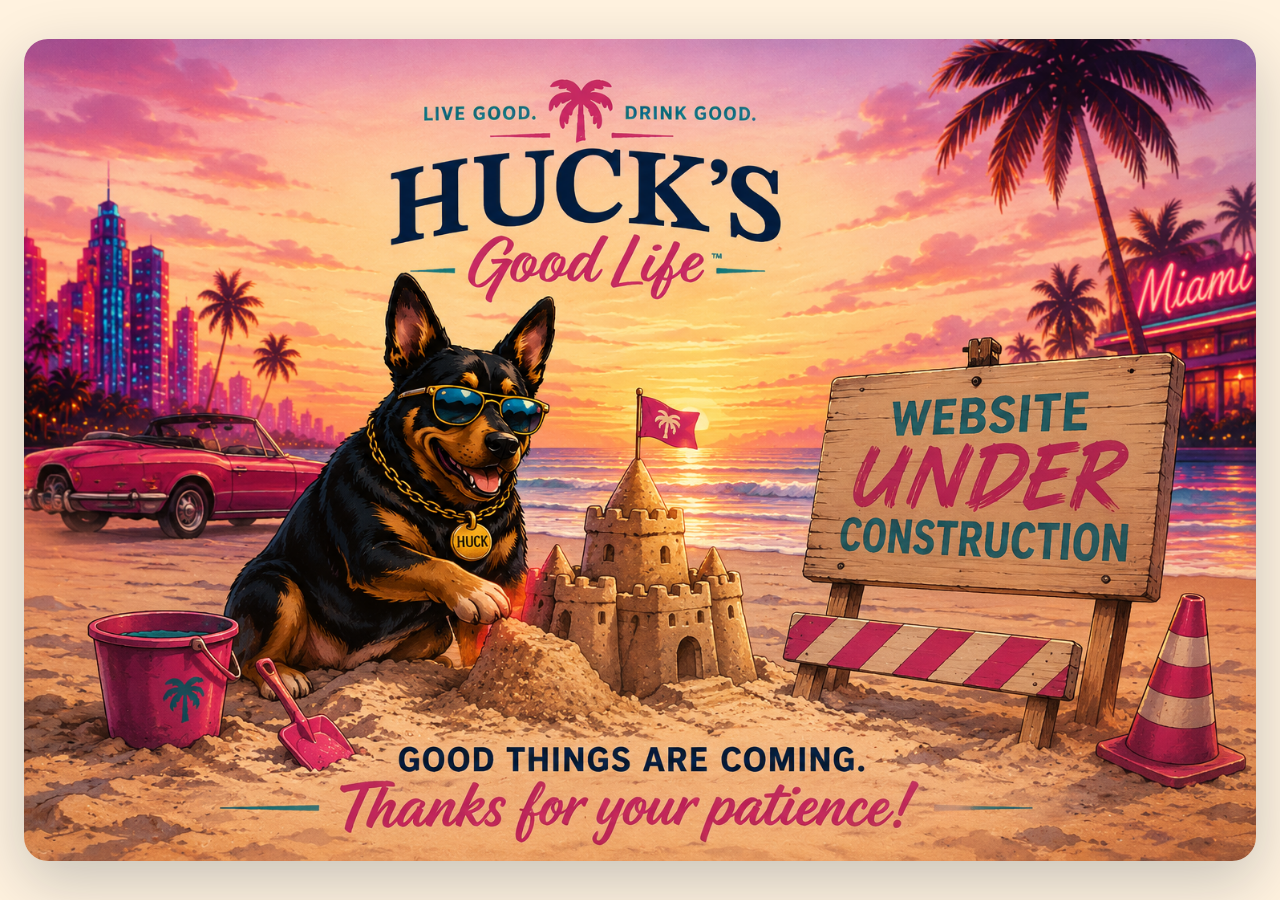
==== under-construction.html @ a2627dff "Add under construction page" ====
<!DOCTYPE html>
<html lang="en">
    <head>
        <meta charset="UTF-8" />
        <meta name="viewport" content="width=device-width, initial-scale=1.0">
        <title>Huck's Good Life | Coming Soon</title>
        <link rel="stylesheet" href="under-construction.css"
    </head>
    <body>

        <main class="construction-page">
            <img
            src="assets/Hucks_Under_Construction.png"
            alt="Huck building a sandcastle - Huck's Good Life website under construction"
            >
        </main>
        
    </body>
   
</html>
---- under-construction.css ----
* {
    box-sizing: border-box;
}

html,
body {
    margin: 0;
    min-height: 100%;
}

body {
    background: #fff2df
}

.construction-page {
    min-height: 100vh;
    display: flex;
    justify-content: center;
    align-items: center;
    padding: 24px;
}

.construction-page img{
    display: block;
    width: 100%;
    max-width: 1400px;
    height: auto;
    border-radius: 24px;
    box-shadow: 0 20px 60px rgba(6, 26, 52, 0.22);
}
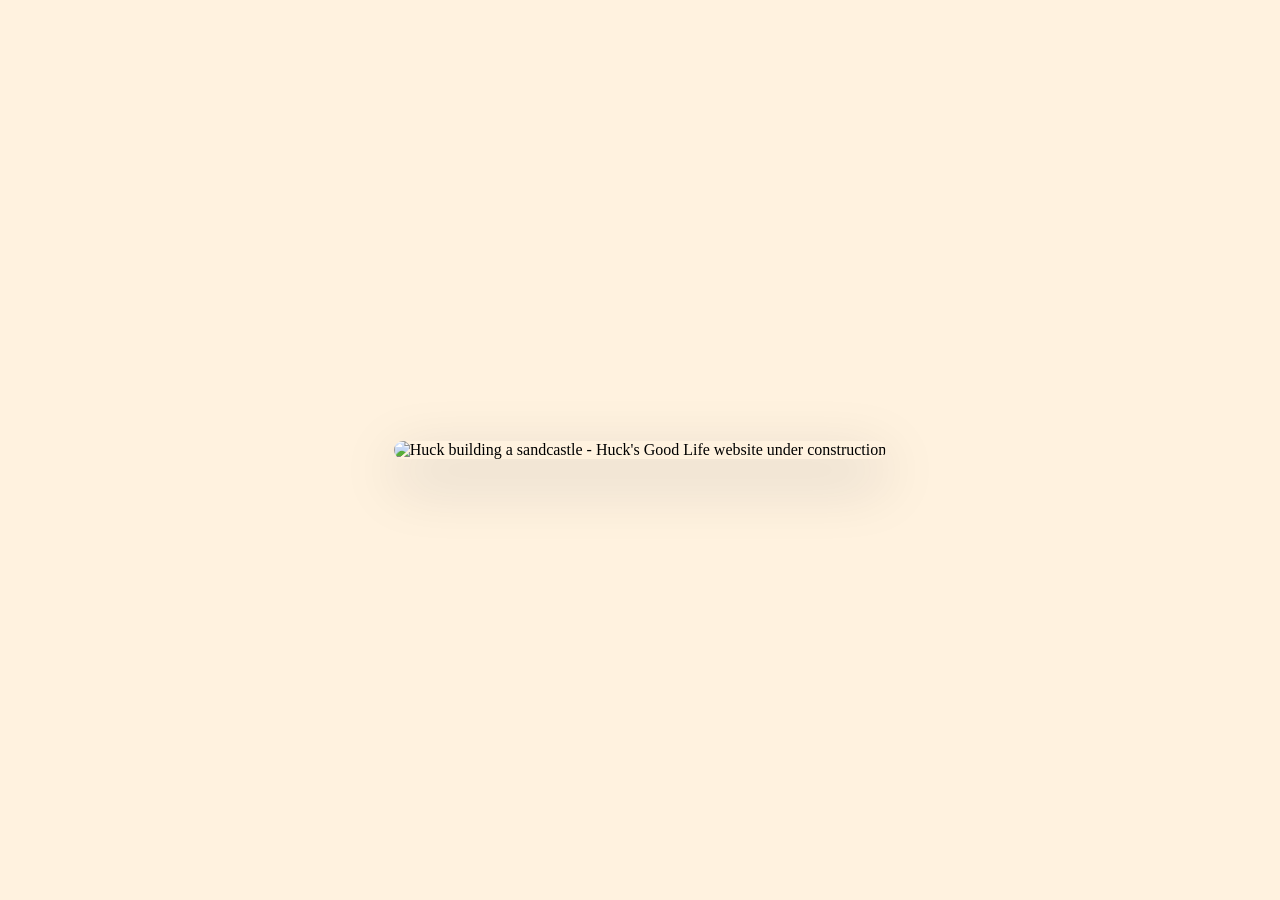
==== commit de612d5d: "Replace image with responsive picture element" ====
--- a/under-construction.html
+++ b/under-construction.html
@@ -9,12 +9,19 @@
     <body>
 
         <main class="construction-page">
-            <img
-            src="assets/Hucks_Under_Construction.png"
-            alt="Huck building a sandcastle - Huck's Good Life website under construction"
-            >
+           <picture>
+  <source
+    media="(max-width: 600px)"
+    srcset="assets/under-construction-mobile.png"
+  >
+
+  <img
+    src="assets/under-construction.png"
+    alt="Huck building a sandcastle - Huck's Good Life website under construction"
+  >
+</picture>
         </main>
         
     </body>
    
-</html>+</html>
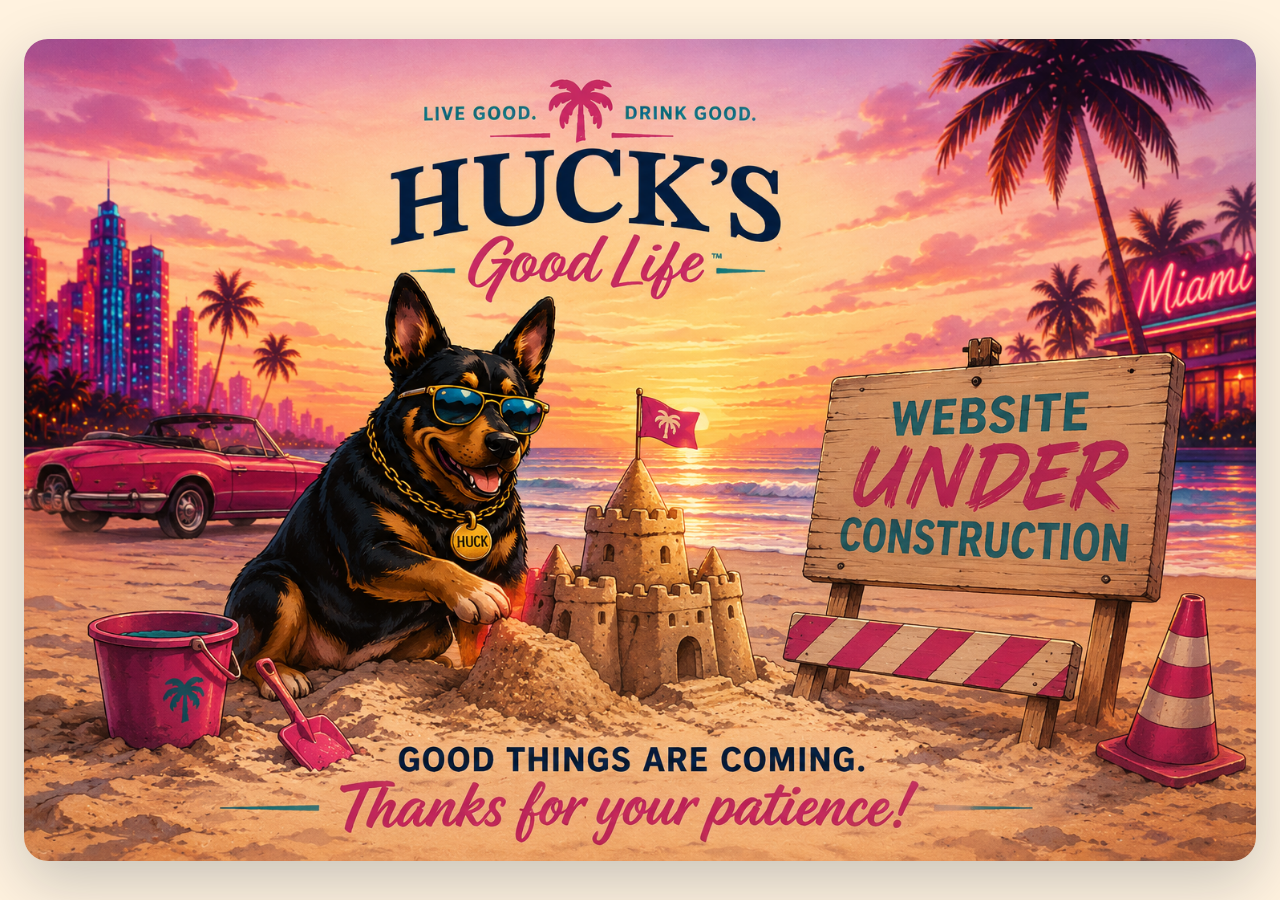
==== commit a2c32975: "Update image sources for under construction page" ====
--- a/under-construction.html
+++ b/under-construction.html
@@ -12,11 +12,11 @@
            <picture>
   <source
     media="(max-width: 600px)"
-    srcset="assets/under-construction-mobile.png"
+    srcset="assets/Hucks_Construction_Mobile.png"
   >
 
   <img
-    src="assets/under-construction.png"
+    src="assets/Hucks_Under_Construction.png"
     alt="Huck building a sandcastle - Huck's Good Life website under construction"
   >
 </picture>
